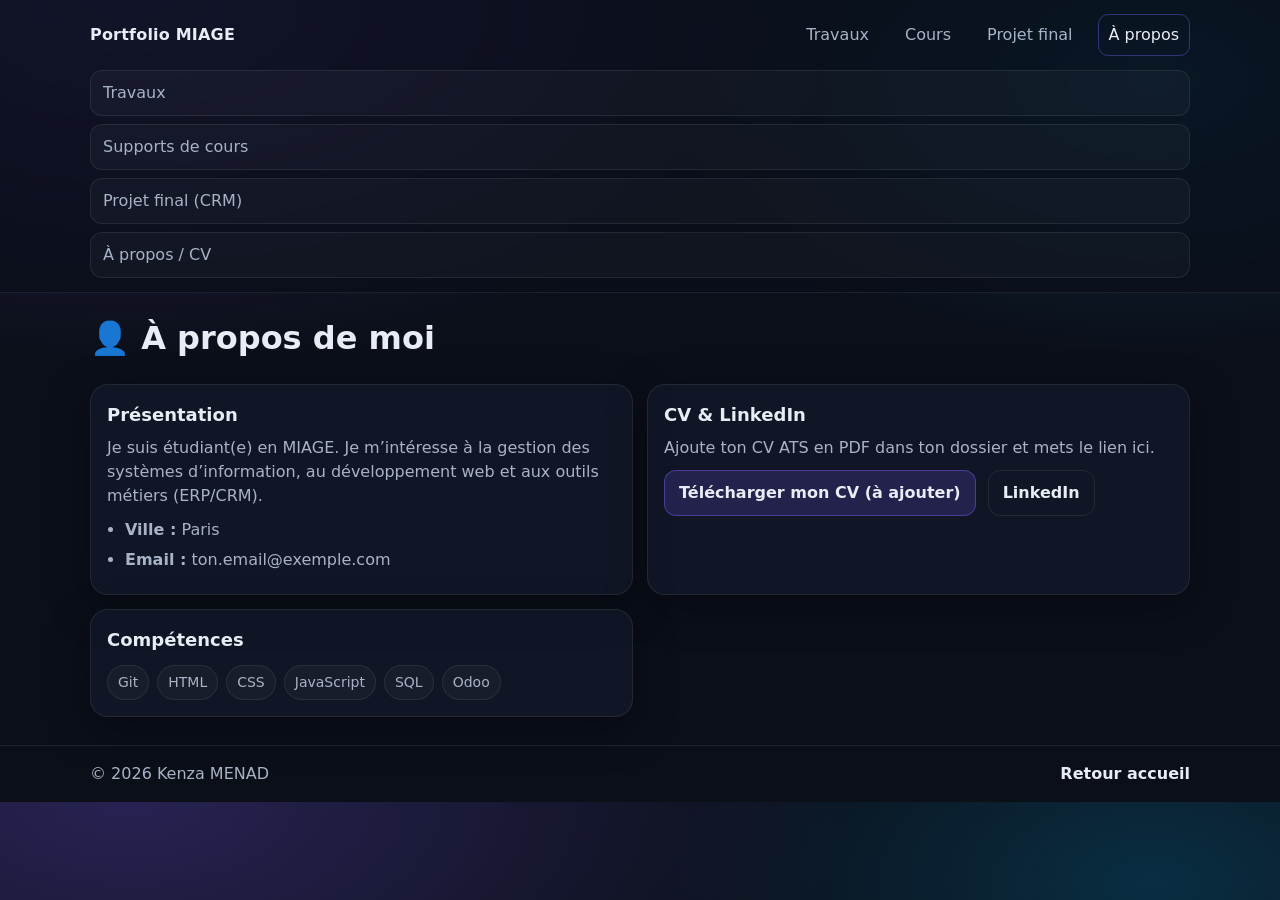
==== apropos.html @ ab29c613 "Initialisation du portfolio" ====
<!doctype html>
<html lang="fr">
<head>
  <meta charset="utf-8" />
  <meta name="viewport" content="width=device-width, initial-scale=1" />
  <title>Portfolio MIAGE — À propos</title>
  <link rel="stylesheet" href="style.css" />
  <script defer src="script.js"></script>
</head>
<body>
  <header class="site-header">
    <div class="container header-row">
      <a class="brand" href="index.html">Portfolio MIAGE</a>
      <nav class="nav" aria-label="Navigation principale">
        <a href="travaux.html">Travaux</a>
        <a href="cours.html">Cours</a>
        <a href="projet.html">Projet final</a>
        <a class="active" href="apropos.html">À propos</a>
      </nav>
      <button class="menu-btn" id="menuBtn" aria-label="Ouvrir le menu" aria-expanded="false">☰</button>
    </div>
    <div class="container mobile-nav" id="mobileNav" hidden>
      <a href="travaux.html">Travaux</a>
      <a href="cours.html">Supports de cours</a>
      <a href="projet.html">Projet final (CRM)</a>
      <a href="apropos.html">À propos / CV</a>
    </div>
  </header>

  <main class="container">
    <h1>👤 À propos de moi</h1>

    <section class="grid">
      <article class="card">
        <h2>Présentation</h2>
        <p>
          Je suis étudiant(e) en MIAGE. Je m’intéresse à la gestion des systèmes d’information,
          au développement web et aux outils métiers (ERP/CRM).
        </p>
        <ul class="list">
          <li><strong>Ville :</strong> Paris</li>
          <li><strong>Email :</strong> ton.email@exemple.com</li>
        </ul>
      </article>

      <article class="card">
        <h2>CV & LinkedIn</h2>
        <p>Ajoute ton CV ATS en PDF dans ton dossier et mets le lien ici.</p>
        <div class="hero-actions">
          <a class="btn" href="#">Télécharger mon CV (à ajouter)</a>
          <a class="btn btn-outline" href="https://www.linkedin.com/in/kenzamenad/" target="_blank" rel="noreferrer">LinkedIn</a>
        </div>
       
      </article>

      <article class="card">
        <h2>Compétences</h2>
        <div class="badges">
          <span class="badge">Git</span>
          <span class="badge">HTML</span>
          <span class="badge">CSS</span>
          <span class="badge">JavaScript</span>
          <span class="badge">SQL</span>
          <span class="badge">Odoo</span>
        </div>
      </article>
    </section>
  </main>

  <footer class="site-footer">
    <div class="container footer-row">
      <span>© <span id="year"></span> Kenza MENAD </span>
      <a class="link" href="index.html">Retour accueil</a>
    </div>
  </footer>
</body>
</html>
---- style.css ----
:root{
  --bg:#0b0f19;
  --card:#121a2a;
  --text:#e8ecf4;
  --muted:#a9b3c7;
  --accent:#7c5cff;
  --border:rgba(255,255,255,.08);
}

*{box-sizing:border-box}
html,body{margin:0;padding:0}
body{
  font-family: system-ui, -apple-system, Segoe UI, Roboto, Arial, sans-serif;
  background: radial-gradient(1200px 600px at 10% 0%, rgba(124,92,255,.25), transparent 60%),
              radial-gradient(900px 500px at 90% 10%, rgba(0,184,255,.18), transparent 55%),
              var(--bg);
  color:var(--text);
  line-height:1.5;
}

.container{width:min(1100px, 92%); margin:0 auto;}

.site-header{
  position:sticky; top:0; z-index:10;
  backdrop-filter: blur(10px);
  border-bottom:1px solid var(--border);
  background: rgba(11,15,25,.72);
}

.header-row{
  display:flex; align-items:center; justify-content:space-between;
  padding:14px 0;
  gap:14px;
}

.brand{
  color:var(--text);
  text-decoration:none;
  font-weight:700;
  letter-spacing:.2px;
}

.nav{display:flex; gap:14px; align-items:center;}
.nav a{
  color:var(--muted);
  text-decoration:none;
  padding:8px 10px;
  border-radius:10px;
  border:1px solid transparent;
}
.nav a:hover{color:var(--text); border-color:var(--border);}
.nav a.active{color:var(--text); border-color:rgba(124,92,255,.4);}

.menu-btn{
  display:none;
  border:1px solid var(--border);
  background:transparent;
  color:var(--text);
  padding:8px 10px;
  border-radius:10px;
  cursor:pointer;
}

.mobile-nav{
  padding: 0 0 14px 0;
  display:flex;
  flex-direction:column;
  gap:8px;
}
.mobile-nav a{
  color:var(--muted);
  text-decoration:none;
  padding:10px 12px;
  border:1px solid var(--border);
  border-radius:12px;
  background: rgba(255,255,255,.03);
}
.mobile-nav a:hover{color:var(--text);}

.hero{
  padding: 28px 0 6px 0;
}
.hero h1{
  font-size: clamp(26px, 4vw, 44px);
  margin: 0 0 10px 0;
}
.accent{color:var(--accent)}
.hero p{color:var(--muted); max-width: 70ch; margin:0 0 16px 0;}

.hero-actions{display:flex; gap:12px; flex-wrap:wrap; margin: 10px 0 10px;}
.btn{
  display:inline-block;
  padding:10px 14px;
  border-radius:12px;
  text-decoration:none;
  font-weight:600;
  border:1px solid rgba(124,92,255,.45);
  background: rgba(124,92,255,.18);
  color:var(--text);
}
.btn:hover{background: rgba(124,92,255,.28);}
.btn-outline{
  background: transparent;
  border-color: var(--border);
  color: var(--text);
}
.btn-outline:hover{border-color: rgba(124,92,255,.45);}

.badges{display:flex; flex-wrap:wrap; gap:8px; margin-top:12px;}
.badge{
  border:1px solid var(--border);
  padding:6px 10px;
  border-radius:999px;
  color:var(--muted);
  background: rgba(255,255,255,.03);
  font-size: 14px;
}

.grid{
  display:grid;
  grid-template-columns: repeat(2, minmax(0, 1fr));
  gap:14px;
  margin: 18px 0 0;
}

.card{
  border:1px solid var(--border);
  background: rgba(18,26,42,.72);
  border-radius:18px;
  padding:16px;
  box-shadow: 0 12px 40px rgba(0,0,0,.35);
}
.card h2{margin:0 0 8px 0; font-size: 18px;}
.card p{margin:0 0 10px 0; color:var(--muted);}
.link{color:var(--text); text-decoration:none; font-weight:600;}
.link:hover{color:var(--accent);}

.list{margin:0; padding-left:18px; color:var(--muted);}
.list li{margin:6px 0;}
.checklist{margin:0; padding-left:18px; color:var(--muted);}
.checklist li{margin:6px 0;}

.mt{margin-top:14px;}
.muted{color:var(--muted);}
.hint{color:var(--muted); font-size: 14px;}

.site-footer{
  margin-top: 28px;
  border-top:1px solid var(--border);
  background: rgba(11,15,25,.55);
}
.footer-row{
  display:flex;
  justify-content:space-between;
  gap:12px;
  padding:16px 0;
  flex-wrap:wrap;
  color:var(--muted);
}

@media (max-width: 820px){
  .grid{grid-template-columns:1fr;}
  .nav{display:none;}
  .menu-btn{display:inline-block;}
}
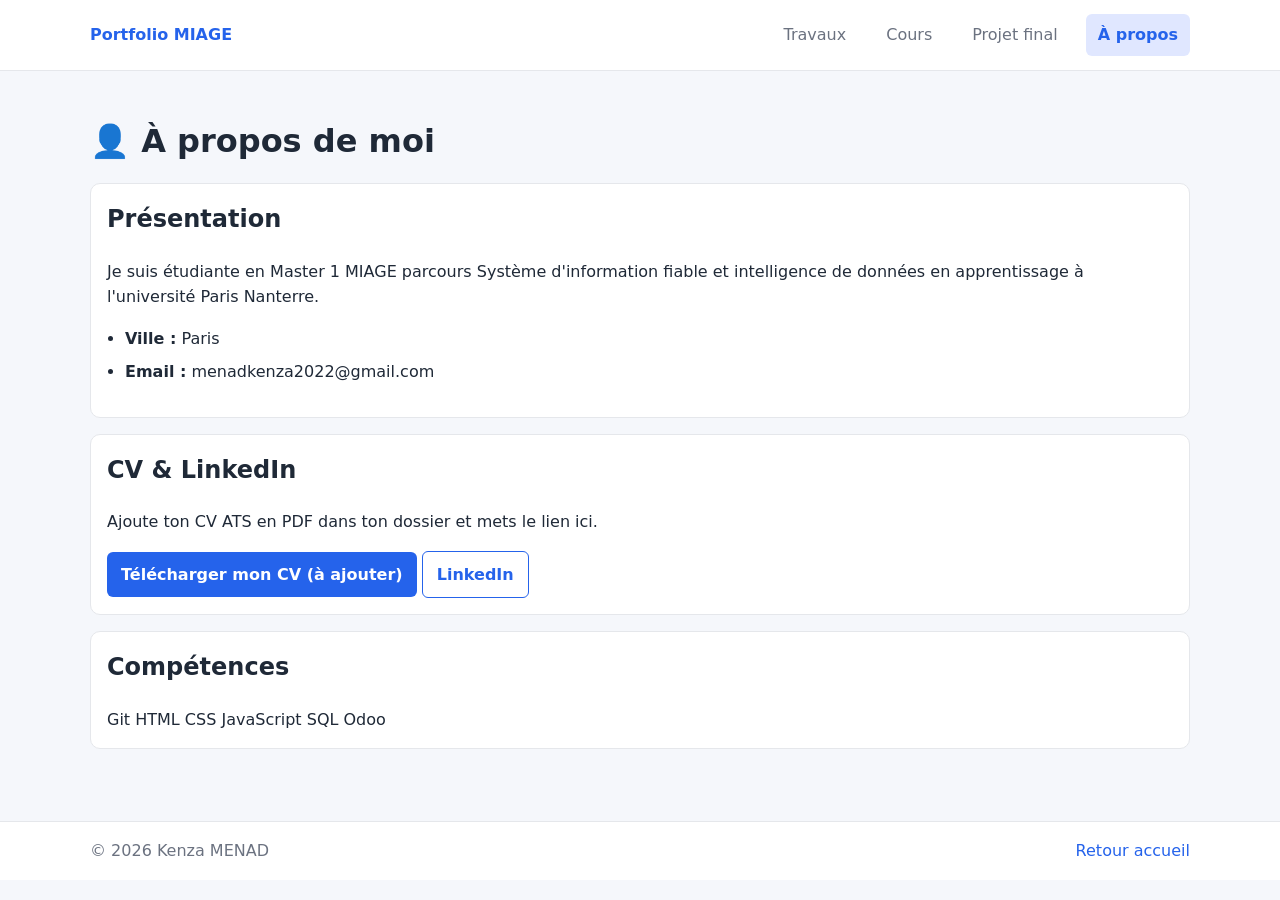
==== commit 5a11abb0: "modifications" ====
--- a/apropos.html
+++ b/apropos.html
@@ -19,12 +19,7 @@
       </nav>
       <button class="menu-btn" id="menuBtn" aria-label="Ouvrir le menu" aria-expanded="false">☰</button>
     </div>
-    <div class="container mobile-nav" id="mobileNav" hidden>
-      <a href="travaux.html">Travaux</a>
-      <a href="cours.html">Supports de cours</a>
-      <a href="projet.html">Projet final (CRM)</a>
-      <a href="apropos.html">À propos / CV</a>
-    </div>
+   
   </header>
 
   <main class="container">
@@ -34,12 +29,11 @@
       <article class="card">
         <h2>Présentation</h2>
         <p>
-          Je suis étudiant(e) en MIAGE. Je m’intéresse à la gestion des systèmes d’information,
-          au développement web et aux outils métiers (ERP/CRM).
+          Je suis étudiante en Master 1 MIAGE parcours Système d'information fiable et intelligence de données en apprentissage à l'université Paris Nanterre.
         </p>
         <ul class="list">
           <li><strong>Ville :</strong> Paris</li>
-          <li><strong>Email :</strong> ton.email@exemple.com</li>
+          <li><strong>Email :</strong> menadkenza2022@gmail.com</li>
         </ul>
       </article>
 
--- a/style.css
+++ b/style.css
@@ -1,165 +1,179 @@
-:root{
-  --bg:#0b0f19;
-  --card:#121a2a;
-  --text:#e8ecf4;
-  --muted:#a9b3c7;
-  --accent:#7c5cff;
-  --border:rgba(255,255,255,.08);
+:root {
+  --bg: #f5f7fb;
+  --card: #ffffff;
+  --text: #1f2937;
+  --muted: #6b7280;
+  --accent: #2563eb;
+  --border: #e5e7eb;
 }
 
-*{box-sizing:border-box}
-html,body{margin:0;padding:0}
-body{
-  font-family: system-ui, -apple-system, Segoe UI, Roboto, Arial, sans-serif;
-  background: radial-gradient(1200px 600px at 10% 0%, rgba(124,92,255,.25), transparent 60%),
-              radial-gradient(900px 500px at 90% 10%, rgba(0,184,255,.18), transparent 55%),
-              var(--bg);
-  color:var(--text);
-  line-height:1.5;
+/* RESET */
+* {
+  box-sizing: border-box;
 }
 
-.container{width:min(1100px, 92%); margin:0 auto;}
-
-.site-header{
-  position:sticky; top:0; z-index:10;
-  backdrop-filter: blur(10px);
-  border-bottom:1px solid var(--border);
-  background: rgba(11,15,25,.72);
+html, body {
+  margin: 0;
+  padding: 0;
 }
 
-.header-row{
-  display:flex; align-items:center; justify-content:space-between;
-  padding:14px 0;
-  gap:14px;
+body {
+  font-family: system-ui, -apple-system, Segoe UI, Roboto, Arial, sans-serif;
+  background-color: var(--bg);
+  color: var(--text);
+  line-height: 1.6;
 }
 
-.brand{
-  color:var(--text);
-  text-decoration:none;
-  font-weight:700;
-  letter-spacing:.2px;
+/* LAYOUT */
+.container {
+  width: min(1100px, 92%);
+  margin: 0 auto;
 }
 
-.nav{display:flex; gap:14px; align-items:center;}
-.nav a{
-  color:var(--muted);
-  text-decoration:none;
-  padding:8px 10px;
-  border-radius:10px;
-  border:1px solid transparent;
-}
-.nav a:hover{color:var(--text); border-color:var(--border);}
-.nav a.active{color:var(--text); border-color:rgba(124,92,255,.4);}
-
-.menu-btn{
-  display:none;
-  border:1px solid var(--border);
-  background:transparent;
-  color:var(--text);
-  padding:8px 10px;
-  border-radius:10px;
-  cursor:pointer;
+/* HEADER */
+.site-header {
+  background-color: #ffffff;
+  border-bottom: 1px solid var(--border);
 }
 
-.mobile-nav{
-  padding: 0 0 14px 0;
-  display:flex;
-  flex-direction:column;
-  gap:8px;
+.header-row {
+  display: flex;
+  align-items: center;
+  justify-content: space-between;
+  padding: 14px 0;
 }
-.mobile-nav a{
-  color:var(--muted);
-  text-decoration:none;
-  padding:10px 12px;
-  border:1px solid var(--border);
-  border-radius:12px;
-  background: rgba(255,255,255,.03);
+
+.brand {
+  font-weight: 700;
+  color: var(--accent);
+  text-decoration: none;
 }
-.mobile-nav a:hover{color:var(--text);}
 
-.hero{
-  padding: 28px 0 6px 0;
+.nav {
+  display: flex;
+  gap: 16px;
 }
-.hero h1{
-  font-size: clamp(26px, 4vw, 44px);
-  margin: 0 0 10px 0;
+
+.nav a {
+  text-decoration: none;
+  color: var(--muted);
+  padding: 8px 12px;
+  border-radius: 6px;
 }
-.accent{color:var(--accent)}
-.hero p{color:var(--muted); max-width: 70ch; margin:0 0 16px 0;}
 
-.hero-actions{display:flex; gap:12px; flex-wrap:wrap; margin: 10px 0 10px;}
-.btn{
-  display:inline-block;
-  padding:10px 14px;
-  border-radius:12px;
-  text-decoration:none;
-  font-weight:600;
-  border:1px solid rgba(124,92,255,.45);
-  background: rgba(124,92,255,.18);
-  color:var(--text);
+.nav a:hover {
+  background-color: #eef2ff;
+  color: var(--accent);
 }
-.btn:hover{background: rgba(124,92,255,.28);}
-.btn-outline{
-  background: transparent;
-  border-color: var(--border);
-  color: var(--text);
+
+.nav a.active {
+  background-color: #e0e7ff;
+  color: var(--accent);
+  font-weight: 600;
 }
-.btn-outline:hover{border-color: rgba(124,92,255,.45);}
 
-.badges{display:flex; flex-wrap:wrap; gap:8px; margin-top:12px;}
-.badge{
-  border:1px solid var(--border);
-  padding:6px 10px;
-  border-radius:999px;
-  color:var(--muted);
-  background: rgba(255,255,255,.03);
+.menu-btn {
+  display: none;
+}
+
+/* MAIN */
+main {
+  padding: 24px 0;
+}
+
+h1 {
+  margin-bottom: 16px;
+}
+
+h2 {
+  margin-top: 0;
+}
+
+/* CARDS */
+.card {
+  background-color: var(--card);
+  border: 1px solid var(--border);
+  border-radius: 10px;
+  padding: 16px;
+  margin-bottom: 16px;
+}
+
+.mt {
+  margin-top: 16px;
+}
+
+.muted {
+  color: var(--muted);
+}
+
+.hint {
+  color: var(--muted);
   font-size: 14px;
 }
 
-.grid{
-  display:grid;
-  grid-template-columns: repeat(2, minmax(0, 1fr));
-  gap:14px;
-  margin: 18px 0 0;
+/* LISTES */
+.list {
+  padding-left: 18px;
+  color: var(--text);
 }
 
-.card{
-  border:1px solid var(--border);
-  background: rgba(18,26,42,.72);
-  border-radius:18px;
-  padding:16px;
-  box-shadow: 0 12px 40px rgba(0,0,0,.35);
-}
-.card h2{margin:0 0 8px 0; font-size: 18px;}
-.card p{margin:0 0 10px 0; color:var(--muted);}
-.link{color:var(--text); text-decoration:none; font-weight:600;}
-.link:hover{color:var(--accent);}
-
-.list{margin:0; padding-left:18px; color:var(--muted);}
-.list li{margin:6px 0;}
-.checklist{margin:0; padding-left:18px; color:var(--muted);}
-.checklist li{margin:6px 0;}
-
-.mt{margin-top:14px;}
-.muted{color:var(--muted);}
-.hint{color:var(--muted); font-size: 14px;}
-
-.site-footer{
-  margin-top: 28px;
-  border-top:1px solid var(--border);
-  background: rgba(11,15,25,.55);
-}
-.footer-row{
-  display:flex;
-  justify-content:space-between;
-  gap:12px;
-  padding:16px 0;
-  flex-wrap:wrap;
-  color:var(--muted);
+.list li {
+  margin-bottom: 8px;
 }
 
-@media (max-width: 820px){
-  .grid{grid-template-columns:1fr;}
-  .nav{display:none;}
-  .menu-btn{display:inline-block;}
+/* BUTTONS */
+.btn {
+  display: inline-block;
+  background-color: var(--accent);
+  color: #ffffff;
+  padding: 10px 14px;
+  border-radius: 6px;
+  text-decoration: none;
+  font-weight: 600;
 }
+
+.btn:hover {
+  background-color: #1d4ed8;
+}
+
+.btn-outline {
+  background-color: transparent;
+  color: var(--accent);
+  border: 1px solid var(--accent);
+}
+
+.btn-outline:hover {
+  background-color: #eef2ff;
+}
+
+/* LINKS */
+.link {
+  color: var(--accent);
+  text-decoration: none;
+  font-weight: 500;
+}
+
+.link:hover {
+  text-decoration: underline;
+}
+
+/* FOOTER */
+.site-footer {
+  background-color: #ffffff;
+  border-top: 1px solid var(--border);
+  margin-top: 32px;
+}
+
+.footer-row {
+  display: flex;
+  justify-content: space-between;
+  padding: 16px 0;
+  color: var(--muted);
+}
+
+/* RESPONSIVE */
+@media (max-width: 768px) {
+  .nav {
+    display: none;
+  }
+}
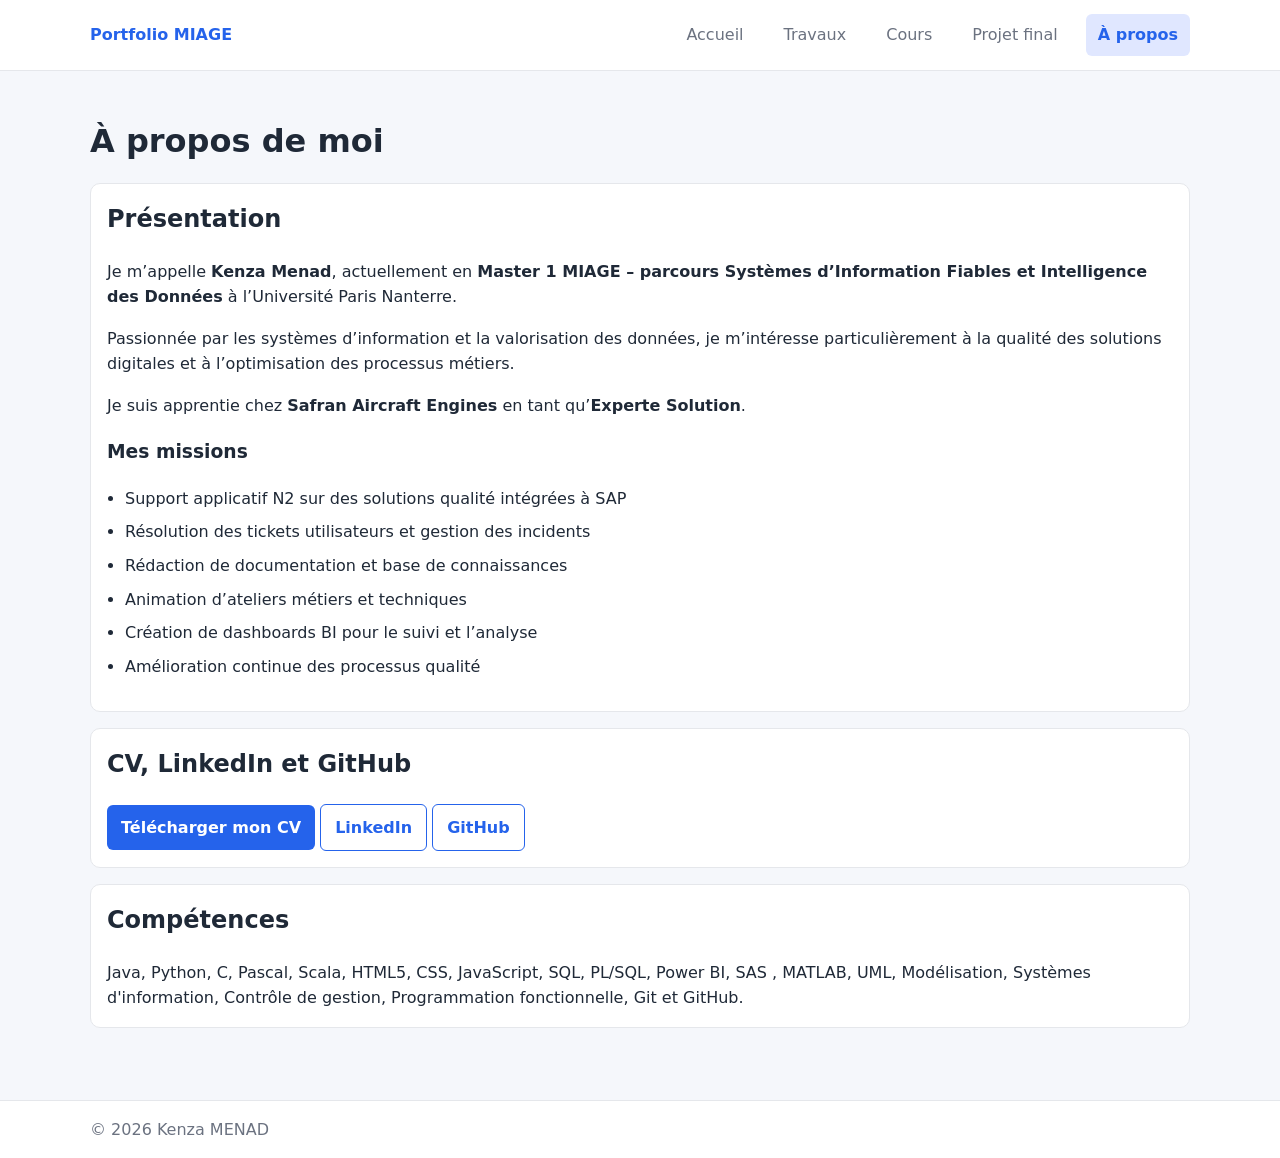
==== commit d35bd504: "Mise à jour" ====
--- a/apropos.html
+++ b/apropos.html
@@ -12,6 +12,7 @@
     <div class="container header-row">
       <a class="brand" href="index.html">Portfolio MIAGE</a>
       <nav class="nav" aria-label="Navigation principale">
+        <a href="index.html">Accueil</a>
         <a href="travaux.html">Travaux</a>
         <a href="cours.html">Cours</a>
         <a href="projet.html">Projet final</a>
@@ -23,48 +24,101 @@
   </header>
 
   <main class="container">
-    <h1>👤 À propos de moi</h1>
+    <h1> À propos de moi</h1>
 
     <section class="grid">
-      <article class="card">
-        <h2>Présentation</h2>
-        <p>
-          Je suis étudiante en Master 1 MIAGE parcours Système d'information fiable et intelligence de données en apprentissage à l'université Paris Nanterre.
-        </p>
-        <ul class="list">
-          <li><strong>Ville :</strong> Paris</li>
-          <li><strong>Email :</strong> menadkenza2022@gmail.com</li>
-        </ul>
-      </article>
+   <article class="card">
+  <h2>Présentation</h2>
+
+  <p>
+    Je m’appelle <strong>Kenza Menad</strong>, actuellement en 
+    <strong>Master 1 MIAGE – parcours Systèmes d’Information Fiables et Intelligence des Données</strong> 
+    à l’Université Paris Nanterre.
+  </p>
+
+  <p>
+    Passionnée par les systèmes d’information et la valorisation des données, 
+    je m’intéresse particulièrement à la qualité des solutions digitales et 
+    à l’optimisation des processus métiers.
+  </p>
+
+  <p>
+    Je suis apprentie chez <strong>Safran Aircraft Engines</strong> 
+    en tant qu’<strong>Experte Solution</strong>.
+  </p>
+
+  <h3> Mes missions</h3>
+  <ul class="list">
+    <li>Support applicatif N2 sur des solutions qualité intégrées à SAP</li>
+    <li>Résolution des tickets utilisateurs et gestion des incidents</li>
+    <li>Rédaction de documentation et base de connaissances</li>
+    <li>Animation d’ateliers métiers et techniques</li>
+    <li>Création de dashboards BI pour le suivi et l’analyse</li>
+    <li>Amélioration continue des processus qualité</li>
+  </ul>
+
+  
+</article>
+
 
       <article class="card">
-        <h2>CV & LinkedIn</h2>
-        <p>Ajoute ton CV ATS en PDF dans ton dossier et mets le lien ici.</p>
+        <h2>CV, LinkedIn et GitHub</h2>
+       
         <div class="hero-actions">
-          <a class="btn" href="#">Télécharger mon CV (à ajouter)</a>
+          <a class="btn" href="Cv_Menad_Kenza_université-M1 APP (3).pdf">Télécharger mon CV</a>
           <a class="btn btn-outline" href="https://www.linkedin.com/in/kenzamenad/" target="_blank" rel="noreferrer">LinkedIn</a>
+          <a class="btn btn-outline" href="https://github.com/kenza-menad" target="_blank" rel="noreferrer">GitHub</a>
+
         </div>
        
       </article>
 
-      <article class="card">
-        <h2>Compétences</h2>
-        <div class="badges">
-          <span class="badge">Git</span>
-          <span class="badge">HTML</span>
-          <span class="badge">CSS</span>
-          <span class="badge">JavaScript</span>
-          <span class="badge">SQL</span>
-          <span class="badge">Odoo</span>
-        </div>
-      </article>
+     
+
+
+<article class="card">
+<h2>Compétences</h2>
+  <div class="badges">
+    <span class="badge">Java,</span>
+    <span class="badge"> Python,</span>
+    <span class="badge"> C,</span>
+    <span class="badge"> Pascal,</span>
+       <span class="badge"> Scala,</span>
+    <span class="badge"> HTML5,</span>
+    <span class="badge"> CSS,</span>
+    <span class="badge"> JavaScript,</span>
+    <span class="badge"> SQL,</span>
+    <span class="badge"> PL/SQL,</span>
+    <span class="badge"> Power BI,</span>
+    <span class="badge"> SAS ,</span>
+    <span class="badge"> MATLAB,</span>
+    <span class="badge"> UML,</span>
+    <span class="badge"> Modélisation,</span>
+    <span class="badge"> Systèmes d'information,</span>
+    <span class="badge"> Contrôle de gestion,</span>
+    <span class="badge"> Programmation fonctionnelle,</span>
+    <span class="badge">Git et 
+GitHub.</span>
+    </span>
+
+
+  </div>
+
+</article>
+
+
+
+
+
+
+    
     </section>
   </main>
 
   <footer class="site-footer">
     <div class="container footer-row">
       <span>© <span id="year"></span> Kenza MENAD </span>
-      <a class="link" href="index.html">Retour accueil</a>
+      
     </div>
   </footer>
 </body>
--- a/style.css
+++ b/style.css
@@ -177,3 +177,29 @@
     display: none;
   }
 }
+
+
+
+/* GRID uniquement page accueil */
+.home .grid {
+  display: grid;
+  grid-template-columns: repeat(4, 1fr);
+  gap: 16px;
+}
+
+.home .grid .card {
+  margin-bottom: 0;
+}
+
+/* Responsive */
+@media (max-width: 1024px) {
+  .home .grid {
+    grid-template-columns: repeat(2, 1fr);
+  }
+}
+
+@media (max-width: 600px) {
+  .home .grid {
+    grid-template-columns: 1fr;
+  }
+}
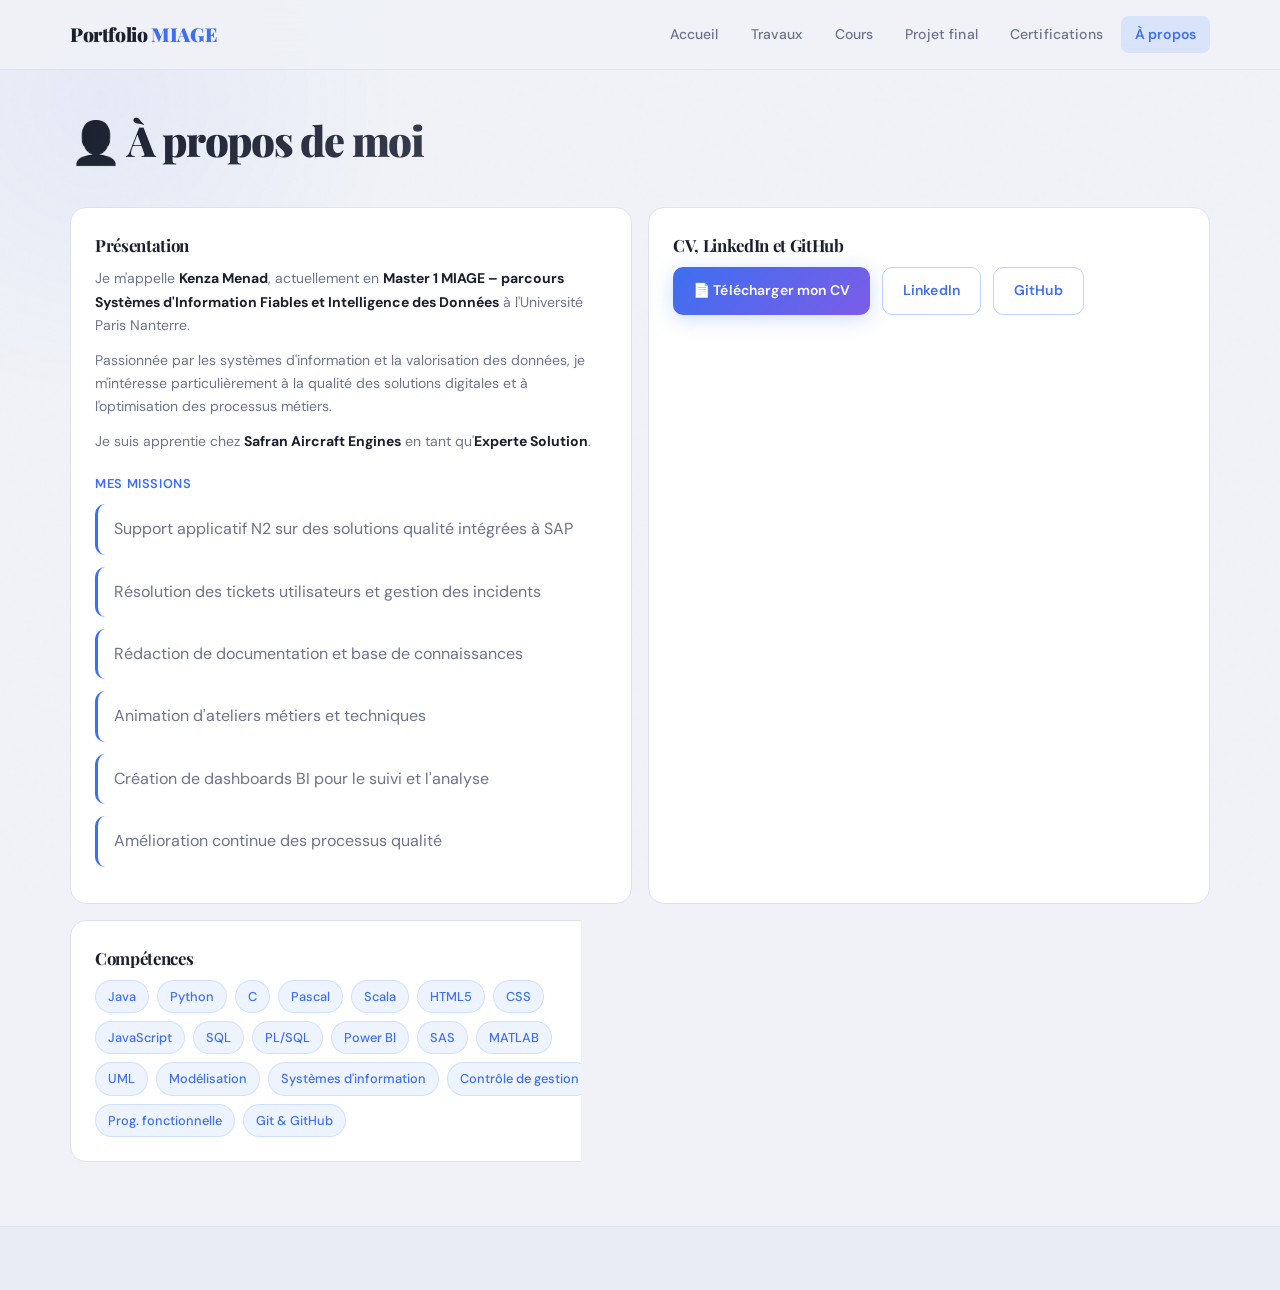
==== commit 5f559bf1: "mise à jour de portfolio" ====
--- a/apropos.html
+++ b/apropos.html
@@ -10,12 +10,13 @@
 <body>
   <header class="site-header">
     <div class="container header-row">
-      <a class="brand" href="index.html">Portfolio MIAGE</a>
+      <a class="brand" href="index.html">Portfolio <span>MIAGE</span></a>
       <nav class="nav" aria-label="Navigation principale">
         <a href="index.html">Accueil</a>
         <a href="travaux.html">Travaux</a>
         <a href="cours.html">Cours</a>
         <a href="projet.html">Projet final</a>
+        <a href="certifications.html">Certifications</a>
         <a class="active" href="apropos.html">À propos</a>
       </nav>
       <button class="menu-btn" id="menuBtn" aria-label="Ouvrir le menu" aria-expanded="false">☰</button>
@@ -24,102 +25,80 @@
   </header>
 
   <main class="container">
-    <h1> À propos de moi</h1>
+    <div class="page-hero">
+      <h1>👤 À propos de moi</h1>
+    </div>
 
     <section class="grid">
-   <article class="card">
-  <h2>Présentation</h2>
 
-  <p>
-    Je m’appelle <strong>Kenza Menad</strong>, actuellement en 
-    <strong>Master 1 MIAGE – parcours Systèmes d’Information Fiables et Intelligence des Données</strong> 
-    à l’Université Paris Nanterre.
-  </p>
-
-  <p>
-    Passionnée par les systèmes d’information et la valorisation des données, 
-    je m’intéresse particulièrement à la qualité des solutions digitales et 
-    à l’optimisation des processus métiers.
-  </p>
-
-  <p>
-    Je suis apprentie chez <strong>Safran Aircraft Engines</strong> 
-    en tant qu’<strong>Experte Solution</strong>.
-  </p>
-
-  <h3> Mes missions</h3>
-  <ul class="list">
-    <li>Support applicatif N2 sur des solutions qualité intégrées à SAP</li>
-    <li>Résolution des tickets utilisateurs et gestion des incidents</li>
-    <li>Rédaction de documentation et base de connaissances</li>
-    <li>Animation d’ateliers métiers et techniques</li>
-    <li>Création de dashboards BI pour le suivi et l’analyse</li>
-    <li>Amélioration continue des processus qualité</li>
-  </ul>
-
-  
-</article>
-
+      <article class="card">
+        <h2>Présentation</h2>
+        <p>
+          Je m'appelle <strong>Kenza Menad</strong>, actuellement en
+          <strong>Master 1 MIAGE – parcours Systèmes d'Information Fiables et Intelligence des Données</strong>
+          à l'Université Paris Nanterre.
+        </p>
+        <p>
+          Passionnée par les systèmes d'information et la valorisation des données,
+          je m'intéresse particulièrement à la qualité des solutions digitales et
+          à l'optimisation des processus métiers.
+        </p>
+        <p>
+          Je suis apprentie chez <strong>Safran Aircraft Engines</strong>
+          en tant qu'<strong>Experte Solution</strong>.
+        </p>
+        <h3>Mes missions</h3>
+        <ul class="list">
+          <li>Support applicatif N2 sur des solutions qualité intégrées à SAP</li>
+          <li>Résolution des tickets utilisateurs et gestion des incidents</li>
+          <li>Rédaction de documentation et base de connaissances</li>
+          <li>Animation d'ateliers métiers et techniques</li>
+          <li>Création de dashboards BI pour le suivi et l'analyse</li>
+          <li>Amélioration continue des processus qualité</li>
+        </ul>
+      </article>
 
       <article class="card">
         <h2>CV, LinkedIn et GitHub</h2>
-       
         <div class="hero-actions">
-          <a class="btn" href="Cv_Menad_Kenza_université-M1 APP (3).pdf">Télécharger mon CV</a>
+          <a class="btn" href="Cv_Menad_Kenza_université-M1 APP (3).pdf">📄 Télécharger mon CV</a>
           <a class="btn btn-outline" href="https://www.linkedin.com/in/kenzamenad/" target="_blank" rel="noreferrer">LinkedIn</a>
           <a class="btn btn-outline" href="https://github.com/kenza-menad" target="_blank" rel="noreferrer">GitHub</a>
-
         </div>
-       
       </article>
 
-     
+      <article class="card">
+        <h2>Compétences</h2>
+        <div class="badges">
+          <span class="badge">Java</span>
+          <span class="badge">Python</span>
+          <span class="badge">C</span>
+          <span class="badge">Pascal</span>
+          <span class="badge">Scala</span>
+          <span class="badge">HTML5</span>
+          <span class="badge">CSS</span>
+          <span class="badge">JavaScript</span>
+          <span class="badge">SQL</span>
+          <span class="badge">PL/SQL</span>
+          <span class="badge">Power BI</span>
+          <span class="badge">SAS</span>
+          <span class="badge">MATLAB</span>
+          <span class="badge">UML</span>
+          <span class="badge">Modélisation</span>
+          <span class="badge">Systèmes d'information</span>
+          <span class="badge">Contrôle de gestion</span>
+          <span class="badge">Prog. fonctionnelle</span>
+          <span class="badge">Git &amp; GitHub</span>
+        </div>
+      </article>
 
-
-<article class="card">
-<h2>Compétences</h2>
-  <div class="badges">
-    <span class="badge">Java,</span>
-    <span class="badge"> Python,</span>
-    <span class="badge"> C,</span>
-    <span class="badge"> Pascal,</span>
-       <span class="badge"> Scala,</span>
-    <span class="badge"> HTML5,</span>
-    <span class="badge"> CSS,</span>
-    <span class="badge"> JavaScript,</span>
-    <span class="badge"> SQL,</span>
-    <span class="badge"> PL/SQL,</span>
-    <span class="badge"> Power BI,</span>
-    <span class="badge"> SAS ,</span>
-    <span class="badge"> MATLAB,</span>
-    <span class="badge"> UML,</span>
-    <span class="badge"> Modélisation,</span>
-    <span class="badge"> Systèmes d'information,</span>
-    <span class="badge"> Contrôle de gestion,</span>
-    <span class="badge"> Programmation fonctionnelle,</span>
-    <span class="badge">Git et 
-GitHub.</span>
-    </span>
-
-
-  </div>
-
-</article>
-
-
-
-
-
-
-    
     </section>
   </main>
 
   <footer class="site-footer">
     <div class="container footer-row">
-      <span>© <span id="year"></span> Kenza MENAD </span>
-      
+      <span>© <span id="year"></span> Kenza MENAD</span>
     </div>
   </footer>
 </body>
-</html>
+</html>
--- a/style.css
+++ b/style.css
@@ -1,205 +1,632 @@
+@import url('https://fonts.googleapis.com/css2?family=Playfair+Display:wght@700;900&family=DM+Sans:wght@300;400;500;600&display=swap');
+
 :root {
-  --bg: #f5f7fb;
+  --bg: #f0f2f7;
+  --bg2: #e8ecf4;
   --card: #ffffff;
-  --text: #1f2937;
-  --muted: #6b7280;
-  --accent: #2563eb;
-  --border: #e5e7eb;
-}
-
-/* RESET */
-* {
-  box-sizing: border-box;
-}
-
-html, body {
-  margin: 0;
-  padding: 0;
-}
+  --card-border: #dde2ef;
+  --text: #1a1f2e;
+  --muted: #6b748a;
+  --accent: #3d6ff0;
+  --accent2: #7c5ce8;
+  --accent-glow: rgba(61,111,240,0.18);
+  --gold: #d4930a;
+  --surface: rgba(61,111,240,0.06);
+}
+
+/* ─── RESET ─────────────────────────────────────── */
+*, *::before, *::after { box-sizing: border-box; margin: 0; padding: 0; }
+
+html { scroll-behavior: smooth; }
 
 body {
-  font-family: system-ui, -apple-system, Segoe UI, Roboto, Arial, sans-serif;
+  font-family: 'DM Sans', sans-serif;
   background-color: var(--bg);
   color: var(--text);
-  line-height: 1.6;
-}
-
-/* LAYOUT */
+  line-height: 1.65;
+  min-height: 100vh;
+  overflow-x: hidden;
+}
+
+/* Subtle grain texture */
+body::before {
+  content: '';
+  position: fixed;
+  inset: 0;
+  background-image: url("data:image/svg+xml,%3Csvg viewBox='0 0 200 200' xmlns='http://www.w3.org/2000/svg'%3E%3Cfilter id='n'%3E%3CfeTurbulence type='fractalNoise' baseFrequency='0.9' numOctaves='4' stitchTiles='stitch'/%3E%3C/filter%3E%3Crect width='100%25' height='100%25' filter='url(%23n)' opacity='0.03'/%3E%3C/svg%3E");
+  pointer-events: none;
+  z-index: 0;
+  opacity: 0.2;
+}
+
+/* Ambient glow blob (light version) */
+body::after {
+  content: '';
+  position: fixed;
+  top: -200px;
+  left: -200px;
+  width: 600px;
+  height: 600px;
+  background: radial-gradient(circle, rgba(61,111,240,0.06) 0%, transparent 70%);
+  pointer-events: none;
+  z-index: 0;
+  animation: floatBlob 12s ease-in-out infinite alternate;
+}
+
+@keyframes floatBlob {
+  from { transform: translate(0, 0) scale(1); }
+  to   { transform: translate(80px, 60px) scale(1.1); }
+}
+
+/* ─── LAYOUT ─────────────────────────────────────── */
 .container {
-  width: min(1100px, 92%);
+  width: min(1140px, 92%);
   margin: 0 auto;
-}
-
-/* HEADER */
+  position: relative;
+  z-index: 1;
+}
+
+/* ─── HEADER ─────────────────────────────────────── */
 .site-header {
-  background-color: #ffffff;
-  border-bottom: 1px solid var(--border);
+  position: sticky;
+  top: 0;
+  z-index: 100;
+  background: rgba(240, 242, 247, 0.88);
+  backdrop-filter: blur(20px);
+  -webkit-backdrop-filter: blur(20px);
+  border-bottom: 1px solid var(--card-border);
 }
 
 .header-row {
   display: flex;
   align-items: center;
   justify-content: space-between;
-  padding: 14px 0;
+  padding: 16px 0;
+  gap: 16px;
 }
 
 .brand {
-  font-weight: 700;
+  font-family: 'Playfair Display', serif;
+  font-weight: 900;
+  font-size: 1.2rem;
+  color: var(--text);
+  text-decoration: none;
+  letter-spacing: -0.02em;
+  white-space: nowrap;
+}
+
+.brand span {
   color: var(--accent);
-  text-decoration: none;
 }
 
 .nav {
   display: flex;
-  gap: 16px;
+  gap: 4px;
+  align-items: center;
+  flex-wrap: wrap;
 }
 
 .nav a {
   text-decoration: none;
   color: var(--muted);
-  padding: 8px 12px;
-  border-radius: 6px;
+  padding: 7px 14px;
+  border-radius: 8px;
+  font-size: 0.875rem;
+  font-weight: 500;
+  transition: color 0.2s, background 0.2s;
+  letter-spacing: 0.01em;
+  white-space: nowrap;
 }
 
 .nav a:hover {
-  background-color: #eef2ff;
-  color: var(--accent);
+  background: var(--surface);
+  color: var(--text);
 }
 
 .nav a.active {
-  background-color: #e0e7ff;
+  background: rgba(91,143,255,0.15);
   color: var(--accent);
   font-weight: 600;
 }
 
 .menu-btn {
   display: none;
-}
-
-/* MAIN */
+  background: var(--surface);
+  border: 1px solid var(--card-border);
+  color: var(--text);
+  width: 38px;
+  height: 38px;
+  border-radius: 8px;
+  cursor: pointer;
+  font-size: 1.1rem;
+  transition: background 0.2s;
+  flex-shrink: 0;
+}
+
+.menu-btn:hover { background: var(--card); }
+
+/* Mobile nav */
+.mobile-nav {
+  display: flex;
+  flex-direction: column;
+  gap: 4px;
+  padding: 12px 0 16px;
+  border-top: 1px solid var(--card-border);
+}
+
+.mobile-nav a {
+  color: var(--muted);
+  text-decoration: none;
+  padding: 10px 16px;
+  border-radius: 8px;
+  font-size: 0.9rem;
+  transition: background 0.2s, color 0.2s;
+}
+
+.mobile-nav a:hover { background: var(--surface); color: var(--text); }
+
+/* ─── MAIN ─────────────────────────────────────── */
 main {
-  padding: 24px 0;
+  padding: 36px 0 64px;
 }
 
 h1 {
+  font-family: 'Playfair Display', serif;
+  font-size: clamp(1.8rem, 4vw, 2.6rem);
+  font-weight: 900;
+  margin-bottom: 24px;
+  letter-spacing: -0.03em;
+  background: linear-gradient(135deg, var(--text) 0%, var(--muted) 100%);
+  -webkit-background-clip: text;
+  -webkit-text-fill-color: transparent;
+  background-clip: text;
+}
+
+h2 {
+  font-family: 'Playfair Display', serif;
+  font-size: 1.25rem;
+  font-weight: 700;
+  margin-top: 0;
   margin-bottom: 16px;
-}
-
-h2 {
-  margin-top: 0;
-}
-
-/* CARDS */
+  letter-spacing: -0.02em;
+  color: var(--text);
+}
+
+h3 {
+  font-size: 1rem;
+  font-weight: 600;
+  color: var(--accent);
+  margin: 20px 0 10px;
+  letter-spacing: 0.05em;
+  text-transform: uppercase;
+  font-size: 0.8rem;
+}
+
+p { margin-bottom: 12px; color: var(--muted); }
+p:last-child { margin-bottom: 0; }
+p strong { color: var(--text); }
+
+/* ─── CARDS ─────────────────────────────────────── */
 .card {
-  background-color: var(--card);
-  border: 1px solid var(--border);
+  background: var(--card);
+  border: 1px solid var(--card-border);
+  border-radius: 16px;
+  padding: 24px;
+  margin-bottom: 20px;
+  transition: border-color 0.3s, transform 0.3s, box-shadow 0.3s;
+  position: relative;
+  overflow: hidden;
+}
+
+.card::before {
+  content: '';
+  position: absolute;
+  inset: 0;
+  background: linear-gradient(135deg, rgba(91,143,255,0.04) 0%, transparent 60%);
+  pointer-events: none;
+  opacity: 0;
+  transition: opacity 0.3s;
+}
+
+.card:hover::before { opacity: 1; }
+
+.card:hover {
+  border-color: rgba(91,143,255,0.3);
+  transform: translateY(-2px);
+  box-shadow: 0 8px 32px rgba(0,0,0,0.3), 0 0 0 1px rgba(91,143,255,0.1);
+}
+
+.mt { margin-top: 20px; }
+
+/* ─── LISTS ─────────────────────────────────────── */
+.list {
+  padding-left: 0;
+  list-style: none;
+  color: var(--muted);
+}
+
+.list li {
+  margin-bottom: 12px;
+  padding: 12px 16px;
+  background: rgba(255,255,255,0.03);
   border-radius: 10px;
-  padding: 16px;
-  margin-bottom: 16px;
-}
-
-.mt {
-  margin-top: 16px;
-}
-
-.muted {
-  color: var(--muted);
-}
-
-.hint {
-  color: var(--muted);
-  font-size: 14px;
-}
-
-/* LISTES */
-.list {
-  padding-left: 18px;
-  color: var(--text);
-}
-
-.list li {
-  margin-bottom: 8px;
-}
-
-/* BUTTONS */
+  border-left: 3px solid var(--accent);
+  transition: background 0.2s, border-color 0.2s;
+}
+
+.list li:hover {
+  background: rgba(91,143,255,0.07);
+  border-color: var(--accent2);
+}
+
+.list li strong { color: var(--text); }
+
+/* ─── BUTTONS ─────────────────────────────────────── */
+.hero-actions {
+  display: flex;
+  gap: 12px;
+  flex-wrap: wrap;
+  margin-top: 8px;
+}
+
 .btn {
-  display: inline-block;
-  background-color: var(--accent);
+  display: inline-flex;
+  align-items: center;
+  gap: 8px;
+  background: linear-gradient(135deg, var(--accent), var(--accent2));
   color: #ffffff;
-  padding: 10px 14px;
-  border-radius: 6px;
+  padding: 11px 20px;
+  border-radius: 10px;
   text-decoration: none;
   font-weight: 600;
+  font-size: 0.875rem;
+  transition: transform 0.2s, box-shadow 0.2s, opacity 0.2s;
+  box-shadow: 0 4px 20px rgba(91,143,255,0.3);
+  letter-spacing: 0.01em;
 }
 
 .btn:hover {
-  background-color: #1d4ed8;
+  transform: translateY(-2px);
+  box-shadow: 0 8px 30px rgba(91,143,255,0.45);
+  opacity: 0.95;
 }
 
 .btn-outline {
-  background-color: transparent;
+  background: transparent;
   color: var(--accent);
-  border: 1px solid var(--accent);
+  border: 1px solid rgba(91,143,255,0.4);
+  box-shadow: none;
 }
 
 .btn-outline:hover {
-  background-color: #eef2ff;
-}
-
-/* LINKS */
+  background: rgba(91,143,255,0.1);
+  border-color: var(--accent);
+  box-shadow: 0 4px 16px rgba(91,143,255,0.15);
+}
+
+/* ─── LINKS ─────────────────────────────────────── */
 .link {
   color: var(--accent);
   text-decoration: none;
   font-weight: 500;
-}
-
-.link:hover {
-  text-decoration: underline;
-}
-
-/* FOOTER */
+  transition: color 0.2s;
+}
+
+.link:hover { color: var(--accent2); text-decoration: underline; }
+
+/* ─── FOOTER ─────────────────────────────────────── */
 .site-footer {
-  background-color: #ffffff;
-  border-top: 1px solid var(--border);
-  margin-top: 32px;
+  background: var(--bg2);
+  border-top: 1px solid var(--card-border);
+  margin-top: 0;
 }
 
 .footer-row {
   display: flex;
   justify-content: space-between;
-  padding: 16px 0;
-  color: var(--muted);
-}
-
-/* RESPONSIVE */
-@media (max-width: 768px) {
-  .nav {
-    display: none;
-  }
-}
-
-
-
-/* GRID uniquement page accueil */
-.home .grid {
+  align-items: center;
+  padding: 20px 0;
+  color: var(--muted);
+  font-size: 0.875rem;
+}
+
+/* ─── HOME PAGE ─────────────────────────────────────── */
+.home-layout {
   display: grid;
-  grid-template-columns: repeat(4, 1fr);
+  grid-template-columns: 300px 1fr;
+  gap: 24px;
+  align-items: start;
+}
+
+.home-sidebar {
+  margin-bottom: 0;
+  text-align: center;
+  position: sticky;
+  top: 85px;
+}
+
+.home-photo {
+  width: 160px;
+  height: 160px;
+  border-radius: 50%;
+  object-fit: cover;
+  display: block;
+  margin: 0 auto 16px;
+  border: 3px solid rgba(91,143,255,0.4);
+  box-shadow: 0 0 0 6px rgba(91,143,255,0.08), 0 8px 32px rgba(0,0,0,0.4);
+  transition: border-color 0.3s, box-shadow 0.3s;
+}
+
+.home-photo:hover {
+  border-color: var(--accent);
+  box-shadow: 0 0 0 8px rgba(91,143,255,0.12), 0 12px 40px rgba(0,0,0,0.5);
+}
+
+.home-name {
+  font-family: 'Playfair Display', serif;
+  font-size: 1.3rem;
+  text-align: center;
+  margin-bottom: 4px;
+  color: var(--text);
+}
+
+.muted {
+  color: var(--muted);
+  font-size: 0.875rem;
+  text-align: center;
+  display: block;
+  margin-bottom: 16px;
+}
+
+.home-contact {
+  margin-top: 16px;
+  text-align: left;
+}
+
+.home-contact li {
+  border-left: none;
+  background: rgba(255,255,255,0.03);
+  border: 1px solid var(--card-border);
+  font-size: 0.85rem;
+}
+
+.home-contact li strong { display: inline; }
+
+/* Hero section */
+.hero {
+  margin-bottom: 28px;
+}
+
+.hero h1 {
+  font-size: clamp(2rem, 5vw, 3rem);
+  line-height: 1.1;
+  margin-bottom: 16px;
+}
+
+.hero p {
+  font-size: 1.05rem;
+  color: var(--muted);
+  max-width: 560px;
+  margin-bottom: 24px;
+}
+
+.accent {
+  background: linear-gradient(135deg, var(--accent), var(--accent2));
+  -webkit-background-clip: text;
+  -webkit-text-fill-color: transparent;
+  background-clip: text;
+}
+
+/* Grid cards */
+.grid {
+  display: grid;
+  grid-template-columns: repeat(2, 1fr);
   gap: 16px;
 }
 
-.home .grid .card {
+.grid .card {
   margin-bottom: 0;
-}
-
-/* Responsive */
-@media (max-width: 1024px) {
-  .home .grid {
-    grid-template-columns: repeat(2, 1fr);
-  }
-}
-
-@media (max-width: 600px) {
-  .home .grid {
+  cursor: pointer;
+}
+
+.grid .card h2 {
+  font-size: 1.05rem;
+  margin-bottom: 8px;
+}
+
+.grid .card p {
+  font-size: 0.875rem;
+  margin-bottom: 12px;
+}
+
+.grid .card .link {
+  font-size: 0.875rem;
+  font-weight: 600;
+  display: inline-flex;
+  align-items: center;
+  gap: 4px;
+  transition: gap 0.2s;
+}
+
+.grid .card:hover .link { gap: 8px; }
+
+/* ─── BADGES / SKILLS ─────────────────────────────────────── */
+.badges {
+  display: flex;
+  flex-wrap: wrap;
+  gap: 8px;
+}
+
+.badge {
+  display: inline-block;
+  background: rgba(91,143,255,0.1);
+  color: var(--accent);
+  border: 1px solid rgba(91,143,255,0.2);
+  padding: 5px 12px;
+  border-radius: 20px;
+  font-size: 0.8rem;
+  font-weight: 500;
+  transition: background 0.2s, border-color 0.2s, transform 0.2s;
+}
+
+.badge:hover {
+  background: rgba(91,143,255,0.2);
+  border-color: var(--accent);
+  transform: translateY(-2px);
+}
+
+/* ─── CERTIFICATIONS ─────────────────────────────────────── */
+.certif-grid {
+  display: grid;
+  grid-template-columns: repeat(auto-fill, minmax(280px, 1fr));
+  gap: 16px;
+  margin-top: 8px;
+}
+
+.certif-card {
+  background: var(--card);
+  border: 1px solid var(--card-border);
+  border-radius: 14px;
+  padding: 20px;
+  transition: transform 0.3s, border-color 0.3s, box-shadow 0.3s;
+  display: flex;
+  flex-direction: column;
+  gap: 8px;
+  position: relative;
+  overflow: hidden;
+}
+
+.certif-card::after {
+  content: '';
+  position: absolute;
+  top: 0; left: 0;
+  width: 100%; height: 3px;
+  background: linear-gradient(90deg, var(--accent), var(--accent2));
+  opacity: 0;
+  transition: opacity 0.3s;
+}
+
+.certif-card:hover::after { opacity: 1; }
+
+.certif-card:hover {
+  transform: translateY(-4px);
+  border-color: rgba(91,143,255,0.25);
+  box-shadow: 0 12px 40px rgba(0,0,0,0.3);
+}
+
+.certif-issuer {
+  font-size: 0.75rem;
+  font-weight: 600;
+  text-transform: uppercase;
+  letter-spacing: 0.08em;
+  color: var(--accent);
+}
+
+.certif-title {
+  font-family: 'Playfair Display', serif;
+  font-size: 1rem;
+  font-weight: 700;
+  color: var(--text);
+  line-height: 1.3;
+}
+
+.certif-meta {
+  display: flex;
+  align-items: center;
+  justify-content: space-between;
+  margin-top: auto;
+  padding-top: 12px;
+  border-top: 1px solid var(--card-border);
+}
+
+.certif-date {
+  font-size: 0.78rem;
+  color: var(--muted);
+}
+
+.certif-badge {
+  display: inline-block;
+  background: rgba(240,192,96,0.1);
+  color: var(--gold);
+  border: 1px solid rgba(240,192,96,0.25);
+  padding: 3px 10px;
+  border-radius: 20px;
+  font-size: 0.72rem;
+  font-weight: 600;
+}
+
+/* ─── PAGE SECTION TITLE ─────────────────────────────────────── */
+.page-hero {
+  margin-bottom: 32px;
+}
+
+.page-hero p {
+  max-width: 640px;
+  font-size: 1rem;
+  color: var(--muted);
+}
+
+/* ─── ANIMATIONS ─────────────────────────────────────── */
+@keyframes fadeUp {
+  from { opacity: 0; transform: translateY(24px); }
+  to   { opacity: 1; transform: translateY(0); }
+}
+
+@keyframes fadeIn {
+  from { opacity: 0; }
+  to   { opacity: 1; }
+}
+
+.card, .certif-card {
+  animation: fadeUp 0.5s ease both;
+}
+
+.card:nth-child(1) { animation-delay: 0.05s; }
+.card:nth-child(2) { animation-delay: 0.10s; }
+.card:nth-child(3) { animation-delay: 0.15s; }
+.card:nth-child(4) { animation-delay: 0.20s; }
+
+.certif-card:nth-child(1) { animation-delay: 0.05s; }
+.certif-card:nth-child(2) { animation-delay: 0.10s; }
+.certif-card:nth-child(3) { animation-delay: 0.15s; }
+.certif-card:nth-child(4) { animation-delay: 0.20s; }
+.certif-card:nth-child(5) { animation-delay: 0.25s; }
+.certif-card:nth-child(6) { animation-delay: 0.30s; }
+
+/* Hero text animation */
+.hero h1, .page-hero h1 {
+  animation: fadeUp 0.6s ease both;
+}
+
+.hero p, .page-hero p {
+  animation: fadeUp 0.6s 0.1s ease both;
+}
+
+/* ─── RESPONSIVE ─────────────────────────────────────── */
+@media (max-width: 960px) {
+  .home-layout {
     grid-template-columns: 1fr;
   }
-}
+  .home-sidebar {
+    position: static;
+  }
+}
+
+@media (max-width: 768px) {
+  .nav { display: none; }
+  .menu-btn { display: flex; align-items: center; justify-content: center; }
+  
+  .grid {
+    grid-template-columns: 1fr;
+  }
+}
+
+@media (max-width: 600px) {
+  .certif-grid {
+    grid-template-columns: 1fr;
+  }
+  .hero-actions {
+    flex-direction: column;
+  }
+  .btn { justify-content: center; }
+}
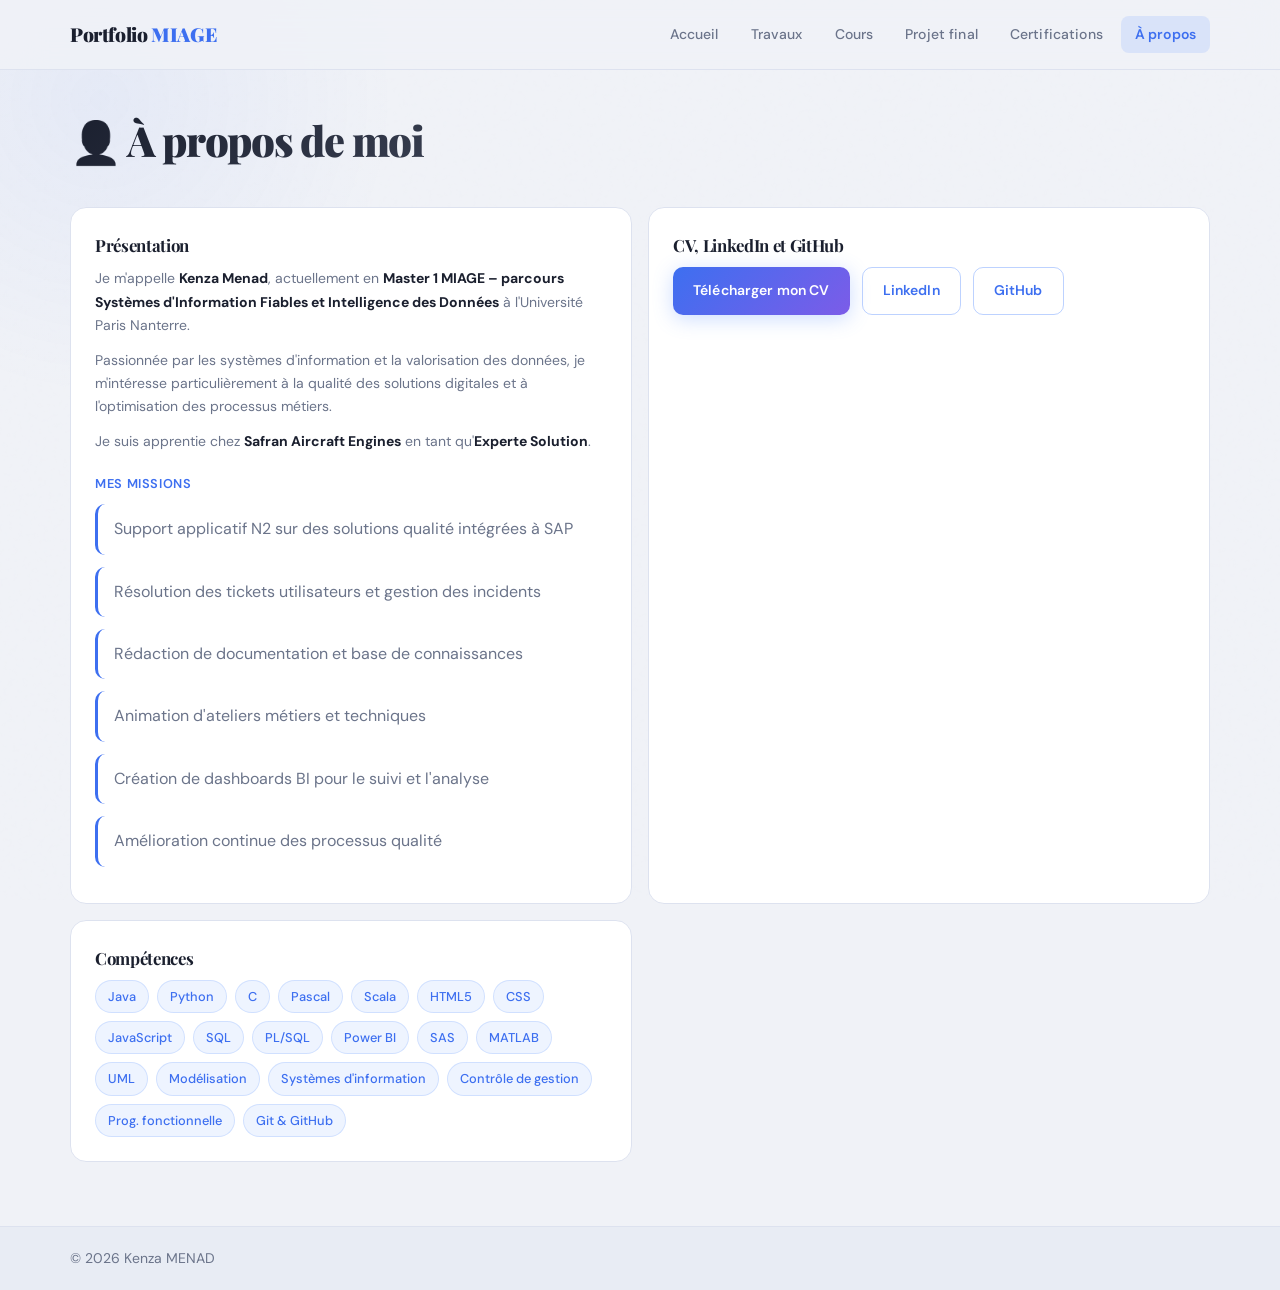
==== commit dbf72e01: "mise à jour du portfolio" ====
--- a/apropos.html
+++ b/apropos.html
@@ -61,7 +61,7 @@
       <article class="card">
         <h2>CV, LinkedIn et GitHub</h2>
         <div class="hero-actions">
-          <a class="btn" href="Cv_Menad_Kenza_université-M1 APP (3).pdf">📄 Télécharger mon CV</a>
+          <a class="btn" href="Cv_Menad_Kenza_université-M1 APP (3).pdf">Télécharger mon CV</a>
           <a class="btn btn-outline" href="https://www.linkedin.com/in/kenzamenad/" target="_blank" rel="noreferrer">LinkedIn</a>
           <a class="btn btn-outline" href="https://github.com/kenza-menad" target="_blank" rel="noreferrer">GitHub</a>
         </div>
